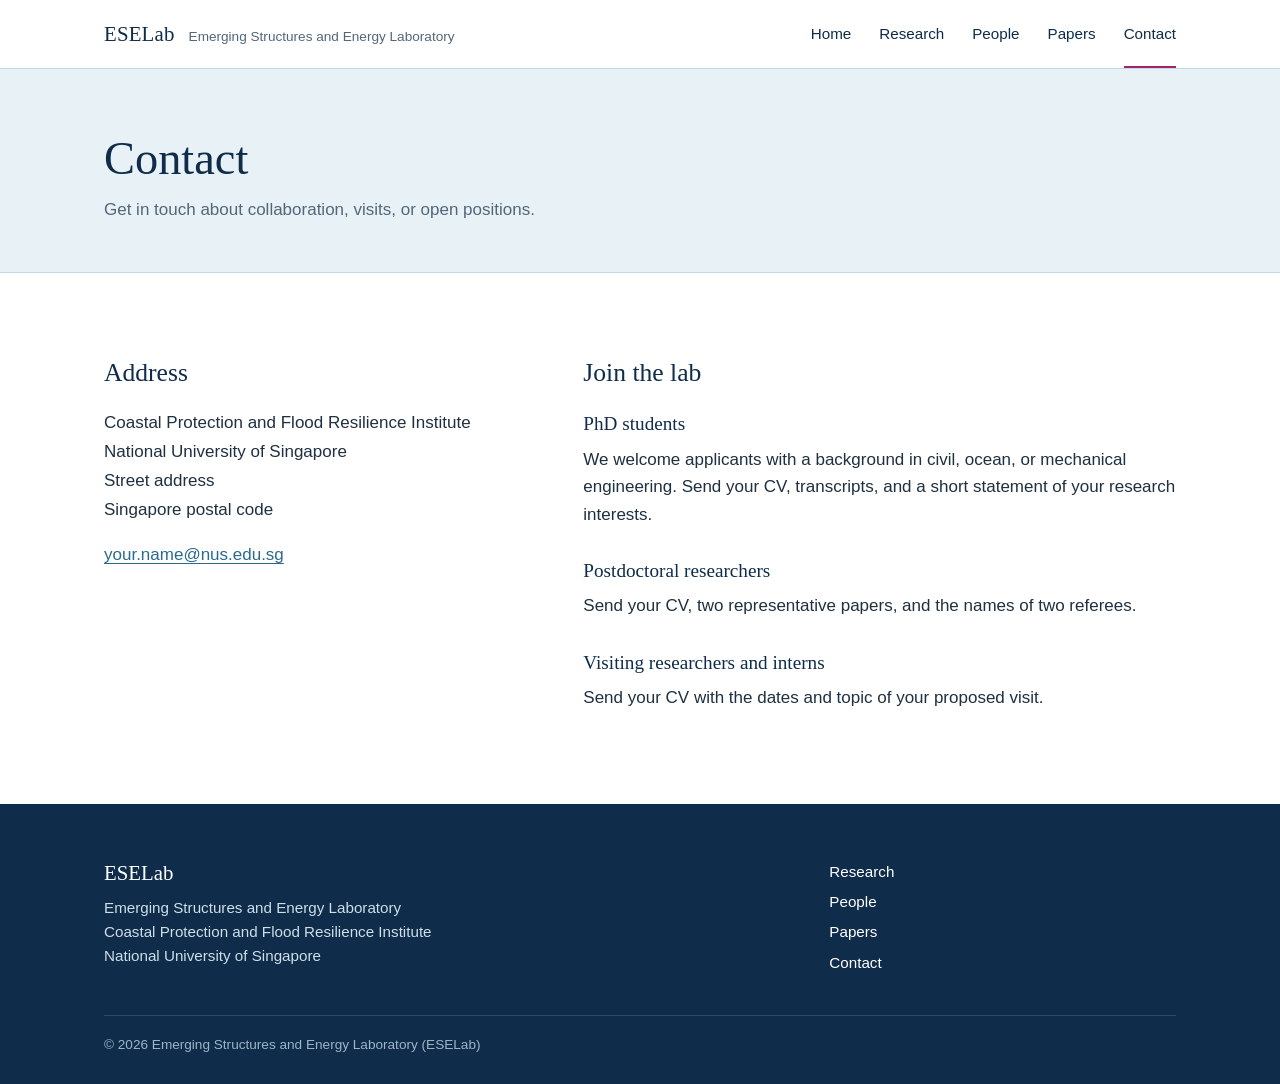
==== contact.html @ 5582589c "Add files via upload" ====
<!DOCTYPE html>
<html lang="en">
<head>
  <meta charset="utf-8">
  <meta name="viewport" content="width=device-width, initial-scale=1">
  <title>Contact | ESELab</title>
  <link rel="icon" href="images/favicon.svg" type="image/svg+xml">
  <link rel="stylesheet" href="style.css">
</head>
<body>
<a class="skip" href="#main">Skip to content</a>

<header class="site-header">
  <div class="wrap">
    <a class="brand" href="index.html"><span class="brand-short">ESELab</span><span class="brand-full">Emerging Structures and Energy Laboratory</span></a>
    <button class="nav-toggle" aria-expanded="false" aria-controls="site-nav">Menu</button>
    <nav id="site-nav" class="nav" aria-label="Main">
      <a href="index.html">Home</a>
      <a href="research.html">Research</a>
      <a href="people.html">People</a>
      <a href="papers.html">Papers</a>
      <a href="contact.html" aria-current="page">Contact</a>
    </nav>
  </div>
</header>

<main id="main">
  <section class="page-head">
    <div class="wrap">
      <h1>Contact</h1>
      <p>Get in touch about collaboration, visits, or open positions.</p>
    </div>
  </section>

  <section class="section">
    <div class="wrap contact-grid">
      <div>
        <h2>Address</h2>
        <!-- 【改这里】地址和邮箱 -->
        <address>
          Coastal Protection and Flood Resilience Institute<br>
          National University of Singapore<br>
          Street address<br>
          Singapore postal code
        </address>
        <p><a href="mailto:your.name@nus.edu.sg">your.name@nus.edu.sg</a></p>
      </div>

      <div>
        <h2>Join the lab</h2>
        <h3>PhD students</h3>
        <p>We welcome applicants with a background in civil, ocean, or mechanical engineering. Send your CV, transcripts, and a short statement of your research interests.</p>
        <h3>Postdoctoral researchers</h3>
        <p>Send your CV, two representative papers, and the names of two referees.</p>
        <h3>Visiting researchers and interns</h3>
        <p>Send your CV with the dates and topic of your proposed visit.</p>
      </div>
    </div>
  </section>
</main>

<footer class="site-footer">
  <div class="wrap footer-grid">
    <div>
      <a class="brand" href="index.html">ESELab</a>
      <p>Emerging Structures and Energy Laboratory<br>Coastal Protection and Flood Resilience Institute<br>National University of Singapore</p>
    </div>
    <nav class="footer-nav" aria-label="Footer">
      <a href="research.html">Research</a>
      <a href="people.html">People</a>
      <a href="papers.html">Papers</a>
      <a href="contact.html">Contact</a>
    </nav>
  </div>
  <div class="wrap"><p class="copyright">© 2026 Emerging Structures and Energy Laboratory (ESELab)</p></div>
</footer>

<script src="script.js"></script>
</body>
</html>
---- style.css ----
/* ==========================================================
   全站样式。颜色集中在下面的 :root 里，改一处全站生效。
   ========================================================== */
:root {
  --ink: #0F2C4A;        /* 深海蓝：标题、导航、页脚背景 */
  --text: #1F3040;       /* 正文 */
  --muted: #52677A;      /* 次要文字 */
  --shallow: #E8F1F6;    /* 浅水蓝：色块背景 */
  --contour: #C3DAE6;    /* 等深线蓝：分隔线、边框 */
  --sea: #2B6A8C;        /* 链接、图标 */
  --magenta: #A3246B;    /* 海图品红：日期、当前页标记 */
  --paper: #FFFFFF;
  --serif: "Iowan Old Style", "Palatino Linotype", Palatino, "Book Antiqua", "Songti SC", "STSong", Georgia, serif;
  --sans: -apple-system, BlinkMacSystemFont, "Segoe UI", Roboto, "Helvetica Neue", Arial, "PingFang SC", "Hiragino Sans GB", "Microsoft YaHei", sans-serif;
  --wrap: 1120px;
}

*, *::before, *::after { box-sizing: border-box; }
html { -webkit-text-size-adjust: 100%; }
body { margin: 0; font-family: var(--sans); font-size: 17px; line-height: 1.6; color: var(--text); background: var(--paper); }
img { max-width: 100%; height: auto; display: block; }
a { color: var(--sea); text-underline-offset: 3px; text-decoration-thickness: 1px; }
a:hover { color: var(--magenta); }
:focus-visible { outline: 2px solid var(--magenta); outline-offset: 3px; }
[hidden] { display: none !important; }
h1, h2, h3 { font-family: var(--serif); font-weight: 400; color: var(--ink); }

.wrap { max-width: var(--wrap); margin: 0 auto; padding: 0 24px; }

.skip { position: absolute; left: -9999px; top: 8px; z-index: 100; background: var(--ink); color: #fff; padding: 8px 14px; }
.skip:focus { left: 8px; color: #fff; }

/* ---------- 顶部导航 ---------- */
.site-header { position: sticky; top: 0; z-index: 20; background: var(--paper); border-bottom: 1px solid var(--contour); }
.site-header .wrap { display: flex; align-items: center; justify-content: space-between; gap: 24px; min-height: 68px; }
.brand { display: flex; align-items: baseline; gap: 14px; font-family: var(--serif); line-height: 1.25; color: var(--ink); text-decoration: none; }
.brand-short { font-size: 1.3rem; letter-spacing: .01em; }
.brand-full { font-family: var(--sans); font-size: .85rem; color: var(--muted); }
@media (max-width: 1040px) { .brand-full { display: none; } }
.brand:hover { color: var(--ink); }
.nav { display: flex; gap: 28px; }
.nav a { color: var(--ink); text-decoration: none; font-size: .95rem; padding: 22px 0 20px; border-bottom: 2px solid transparent; }
.nav a:hover { color: var(--magenta); }
.nav a[aria-current="page"] { border-bottom-color: var(--magenta); }
.nav-toggle { display: none; font: inherit; font-size: .9rem; color: var(--ink); background: var(--paper); border: 1px solid var(--contour); border-radius: 2px; padding: 6px 12px; cursor: pointer; }

@media (max-width: 800px) {
  .nav-toggle { display: block; }
  .nav { display: none; position: absolute; top: 100%; left: 0; right: 0; flex-direction: column; gap: 0; background: var(--paper); border-bottom: 1px solid var(--contour); padding: 4px 24px 12px; }
  .nav.open { display: flex; }
  .nav a { padding: 12px 0; border-bottom: 1px solid var(--shallow); }
  .nav a[aria-current="page"] { color: var(--magenta); border-bottom-color: var(--shallow); }
}

/* ---------- 首页大标题区 ---------- */
.hero { position: relative; overflow: hidden; background: var(--shallow); border-bottom: 1px solid var(--contour); }
.hero .contours { position: absolute; inset: 0; width: 100%; height: 100%; }
.hero .wrap { position: relative; padding-top: 104px; padding-bottom: 96px; }
.hero h1 { font-size: clamp(2.4rem, 5.4vw, 4.2rem); line-height: 1.06; letter-spacing: -.01em; margin: 0 0 24px; max-width: 22ch; }
.hero .lede { font-size: clamp(1.08rem, 1.6vw, 1.25rem); line-height: 1.55; max-width: 36em; margin: 0 0 20px; }
.hero .affil { margin: 0; font-size: .95rem; color: var(--muted); }

/* ---------- 通用版块 ---------- */
.section { padding: 80px 0; }
.section + .section { border-top: 1px solid var(--shallow); }
.section h2 { font-size: 1.9rem; margin: 0 0 36px; }
.section-head { display: flex; align-items: baseline; justify-content: space-between; gap: 16px; margin-bottom: 36px; }
.section-head h2 { margin: 0; }

/* ---------- 研究方向 ---------- */
.areas { display: grid; grid-template-columns: repeat(4, minmax(0, 1fr)); gap: 40px; }
.area { display: block; text-decoration: none; color: inherit; }
.area svg { width: 46px; height: 46px; fill: none; stroke: var(--sea); stroke-width: 1.6; stroke-linecap: round; stroke-linejoin: round; }
.area h3 { font-style: italic; font-size: 1.35rem; line-height: 1.25; margin: 16px 0 8px; }
.area p { margin: 0; font-size: .96rem; color: var(--muted); }
.area:hover { color: inherit; }
.area:hover h3 { color: var(--magenta); }
@media (max-width: 960px) { .areas { grid-template-columns: repeat(2, minmax(0, 1fr)); } }
@media (max-width: 560px) { .areas { grid-template-columns: 1fr; gap: 32px; } }

/* ---------- 项目卡片（首页） ---------- */
.projects { display: grid; grid-template-columns: repeat(3, minmax(0, 1fr)); gap: 44px 32px; }
.thumb img { width: 100%; aspect-ratio: 16 / 9; object-fit: cover; border: 1px solid var(--contour); border-radius: 3px; background: var(--shallow); }
.project h3 { font-size: 1.22rem; line-height: 1.3; margin: 16px 0 6px; }
.project h3 a, .project-row h3 a { color: var(--ink); text-decoration: none; }
.project h3 a:hover, .project-row h3 a:hover { color: var(--magenta); }
.project p { margin: 0 0 12px; font-size: .95rem; color: var(--muted); }
.tags { display: flex; flex-wrap: wrap; gap: 6px; list-style: none; margin: 0; padding: 0; }
.tags li { font-size: .8rem; line-height: 1.4; color: var(--ink); background: var(--shallow); border-radius: 2px; padding: 3px 8px; }
@media (max-width: 960px) { .projects { grid-template-columns: repeat(2, minmax(0, 1fr)); } }
@media (max-width: 600px) { .projects { grid-template-columns: 1fr; } }

/* ---------- 新闻 ---------- */
.news { display: grid; grid-template-columns: 220px minmax(0, 1fr); gap: 32px; }
.news h2 { margin: 0; }
.news-list { list-style: none; margin: 0; padding: 0; }
.news-list li { display: grid; grid-template-columns: 120px minmax(0, 1fr); gap: 20px; padding: 16px 0; border-top: 1px solid var(--shallow); }
.news-list li:first-child { border-top: 0; padding-top: 4px; }
.news-list time { color: var(--magenta); font-size: .92rem; white-space: nowrap; }
.news-list p { margin: 0; }
@media (max-width: 760px) {
  .news { grid-template-columns: 1fr; gap: 16px; }
  .news-list li { grid-template-columns: 1fr; gap: 2px; }
}

/* ---------- 招生横幅 ---------- */
.join { background: var(--shallow); border-top: 1px solid var(--contour); padding: 64px 0; }
.join .wrap { display: flex; align-items: center; justify-content: space-between; gap: 32px; flex-wrap: wrap; }
.join h2 { font-size: 1.9rem; margin: 0 0 8px; }
.join p { margin: 0; max-width: 40em; }
.button { display: inline-block; background: var(--ink); color: #fff; text-decoration: none; padding: 12px 22px; border-radius: 2px; font-size: .95rem; }
.button:hover { background: var(--magenta); color: #fff; }

/* ---------- 内页标题区 ---------- */
.page-head { background: var(--shallow); border-bottom: 1px solid var(--contour); padding: 64px 0 48px; }
.page-head h1 { font-size: clamp(2.1rem, 4vw, 2.9rem); line-height: 1.1; margin: 0 0 12px; }
.page-head p { margin: 0; max-width: 40em; color: var(--muted); }

/* ---------- 研究页 ---------- */
.filters { display: flex; flex-wrap: wrap; gap: 8px; margin: 0 0 12px; }
.filters button { font: inherit; font-size: .9rem; color: var(--ink); background: var(--paper); border: 1px solid var(--contour); border-radius: 2px; padding: 7px 14px; cursor: pointer; }
.filters button:hover { border-color: var(--sea); }
.filters button[aria-pressed="true"] { background: var(--ink); border-color: var(--ink); color: #fff; }
.count { margin: 0 0 8px; font-size: .9rem; color: var(--muted); }
.project-row { display: grid; grid-template-columns: minmax(0, 340px) minmax(0, 1fr); gap: 32px; padding: 36px 0; border-top: 1px solid var(--shallow); }
.project-row h3 { font-size: 1.4rem; line-height: 1.25; margin: 0 0 10px; }
.project-row p { margin: 0 0 14px; max-width: 38em; }
.links { display: flex; flex-wrap: wrap; gap: 16px; margin: 14px 0 0; font-size: .92rem; }
@media (max-width: 720px) { .project-row { grid-template-columns: 1fr; gap: 16px; } }

/* ---------- 论文页 ---------- */
.pub-year { display: grid; grid-template-columns: 120px minmax(0, 1fr); gap: 32px; padding: 32px 0; border-top: 1px solid var(--shallow); }
.pub-year:first-of-type { border-top: 0; padding-top: 0; }
.pub-year h2 { margin: 0; font-size: 1.6rem; color: var(--sea); }
.pubs { list-style: none; margin: 0; padding: 0; }
.pubs li { margin: 0 0 24px; max-width: 46em; }
.pubs li:last-child { margin-bottom: 0; }
.pub-title { display: block; font-family: var(--serif); font-size: 1.15rem; line-height: 1.35; color: var(--ink); }
.pub-meta { display: block; font-size: .95rem; color: var(--muted); }
.pub-meta strong { color: var(--text); font-weight: 600; }
.pub-links { display: flex; gap: 14px; margin-top: 4px; font-size: .9rem; }
@media (max-width: 640px) { .pub-year { grid-template-columns: 1fr; gap: 12px; } }

/* ---------- 成员页 ---------- */
.pi { display: grid; grid-template-columns: 200px minmax(0, 1fr); gap: 40px; align-items: start; }
.avatar { width: 200px; height: 200px; border-radius: 50%; object-fit: cover; background: var(--shallow); border: 1px solid var(--contour); display: grid; place-items: center; font-family: var(--serif); font-size: 3rem; color: var(--sea); }
.pi h2 { font-size: 1.9rem; margin: 0 0 4px; }
.role { margin: 0 0 18px; color: var(--muted); }
.bio { margin: 0 0 16px; max-width: 40em; }
.members { display: grid; grid-template-columns: repeat(4, minmax(0, 1fr)); gap: 32px; }
.member .avatar { width: 140px; height: 140px; font-size: 2rem; }
.member h3 { font-size: 1.15rem; margin: 14px 0 2px; }
.member p { margin: 0; font-size: .92rem; color: var(--muted); }
.empty { border: 1px dashed var(--contour); border-radius: 3px; padding: 28px; max-width: 40em; }
.empty p { margin: 0 0 14px; }
@media (max-width: 720px) {
  .pi { grid-template-columns: 1fr; gap: 24px; }
  .members { grid-template-columns: repeat(2, minmax(0, 1fr)); }
}

/* ---------- 联系页 ---------- */
.contact-grid { display: grid; grid-template-columns: minmax(0, 1fr) minmax(0, 1.4fr); gap: 56px; }
.contact-grid h2 { font-size: 1.6rem; margin: 0 0 16px; }
.contact-grid h3 { font-size: 1.2rem; margin: 28px 0 6px; }
.contact-grid h3:first-of-type { margin-top: 0; }
.contact-grid p { margin: 0 0 12px; }
address { font-style: normal; line-height: 1.7; margin: 0 0 16px; }
@media (max-width: 760px) { .contact-grid { grid-template-columns: 1fr; gap: 40px; } }

/* ---------- 页脚 ---------- */
.site-footer { background: var(--ink); color: #CFDEE8; padding: 56px 0 28px; font-size: .95rem; }
.site-footer a { color: #fff; text-decoration: none; }
.site-footer a:hover { color: #fff; text-decoration: underline; }
.footer-grid { display: grid; grid-template-columns: minmax(0, 2fr) minmax(0, 1fr); gap: 32px; }
.site-footer .brand { display: block; font-size: 1.3rem; color: #fff; margin: 0 0 10px; }
.site-footer p { margin: 0; }
.footer-nav { display: flex; flex-direction: column; gap: 6px; }
.site-footer .copyright { margin-top: 40px; padding-top: 18px; border-top: 1px solid rgba(255, 255, 255, .14); font-size: .85rem; color: #9DB5C6; }
@media (max-width: 600px) { .footer-grid { grid-template-columns: 1fr; } }
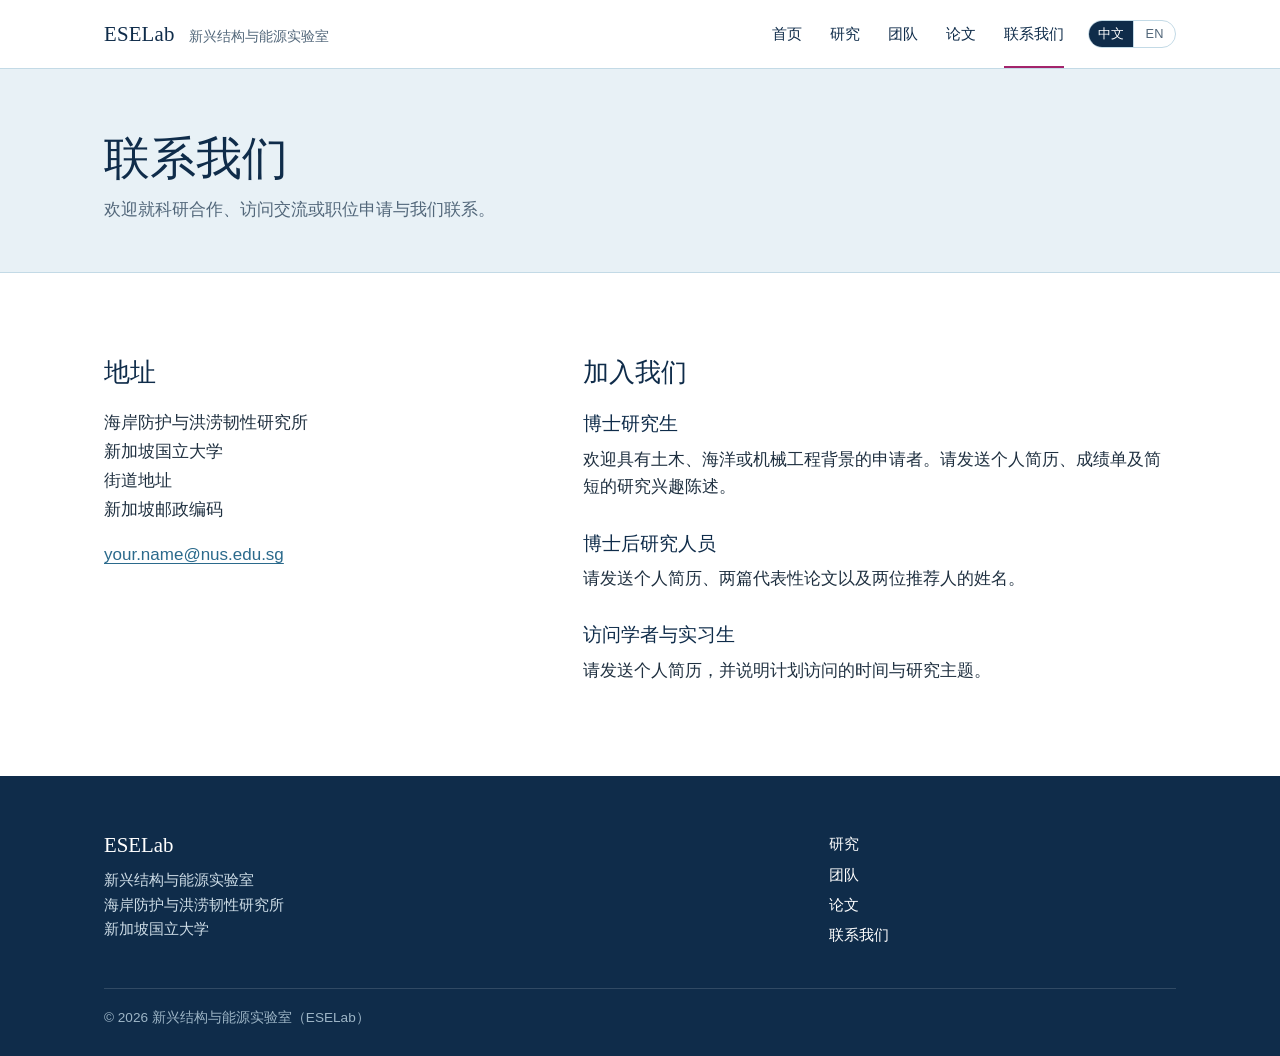
==== commit 7428c307: "Add files via upload" ====
--- a/contact.html
+++ b/contact.html
@@ -1,5 +1,5 @@
 <!DOCTYPE html>
-<html lang="en">
+<html lang="zh-CN">
 <head>
   <meta charset="utf-8">
   <meta name="viewport" content="width=device-width, initial-scale=1">
--- a/style.css
+++ b/style.css
@@ -32,24 +32,35 @@
 
 /* ---------- 顶部导航 ---------- */
 .site-header { position: sticky; top: 0; z-index: 20; background: var(--paper); border-bottom: 1px solid var(--contour); }
-.site-header .wrap { display: flex; align-items: center; justify-content: space-between; gap: 24px; min-height: 68px; }
+.site-header .wrap { display: flex; align-items: center; justify-content: flex-start; gap: 24px; min-height: 68px; }
 .brand { display: flex; align-items: baseline; gap: 14px; font-family: var(--serif); line-height: 1.25; color: var(--ink); text-decoration: none; }
 .brand-short { font-size: 1.3rem; letter-spacing: .01em; }
 .brand-full { font-family: var(--sans); font-size: .85rem; color: var(--muted); }
 @media (max-width: 1040px) { .brand-full { display: none; } }
 .brand:hover { color: var(--ink); }
-.nav { display: flex; gap: 28px; }
+.nav { display: flex; gap: 28px; margin-left: auto; }
 .nav a { color: var(--ink); text-decoration: none; font-size: .95rem; padding: 22px 0 20px; border-bottom: 2px solid transparent; }
 .nav a:hover { color: var(--magenta); }
 .nav a[aria-current="page"] { border-bottom-color: var(--magenta); }
 .nav-toggle { display: none; font: inherit; font-size: .9rem; color: var(--ink); background: var(--paper); border: 1px solid var(--contour); border-radius: 2px; padding: 6px 12px; cursor: pointer; }
 
+.lang-switch { display: inline-flex; flex: 0 0 auto; overflow: hidden; border: 1px solid var(--contour); border-radius: 999px; background: var(--paper); }
+.lang-switch button { min-width: 42px; border: 0; padding: 5px 9px; font: inherit; font-size: .8rem; line-height: 1.2; color: var(--muted); background: transparent; cursor: pointer; }
+.lang-switch button + button { border-left: 1px solid var(--contour); }
+.lang-switch button:hover { color: var(--magenta); }
+.lang-switch button[aria-pressed="true"] { color: #fff; background: var(--ink); cursor: default; }
+
 @media (max-width: 800px) {
-  .nav-toggle { display: block; }
-  .nav { display: none; position: absolute; top: 100%; left: 0; right: 0; flex-direction: column; gap: 0; background: var(--paper); border-bottom: 1px solid var(--contour); padding: 4px 24px 12px; }
+  .site-header .wrap { gap: 10px; }
+  .nav-toggle { display: block; margin-left: auto; }
+  .nav { display: none; position: absolute; top: 100%; left: 0; right: 0; flex-direction: column; gap: 0; margin-left: 0; background: var(--paper); border-bottom: 1px solid var(--contour); padding: 4px 24px 12px; }
   .nav.open { display: flex; }
   .nav a { padding: 12px 0; border-bottom: 1px solid var(--shallow); }
   .nav a[aria-current="page"] { color: var(--magenta); border-bottom-color: var(--shallow); }
+}
+
+@media (max-width: 390px) {
+  .lang-switch button { min-width: 36px; padding-inline: 7px; }
 }
 
 /* ---------- 首页大标题区 ---------- */
@@ -101,6 +112,89 @@
 @media (max-width: 760px) {
   .news { grid-template-columns: 1fr; gap: 16px; }
   .news-list li { grid-template-columns: 1fr; gap: 2px; }
+}
+
+/* ---------- 首页实验室动态 ---------- */
+.news-content-width { max-width: 820px; }
+.news-intro { padding: 88px 0 62px; border-bottom: 1px solid var(--shallow); background: var(--paper); }
+.eyebrow { margin: 0 0 12px; color: var(--magenta); font-size: .78rem; font-weight: 600; letter-spacing: .14em; text-transform: uppercase; }
+.news-intro h1 { margin: 0; font-size: clamp(2.8rem, 7vw, 5.2rem); line-height: 1; letter-spacing: -.035em; }
+.news-intro-text { max-width: 34em; margin: 24px 0 0; color: var(--muted); font-size: 1.05rem; }
+.lab-news-section { background: var(--paper); }
+.lab-news-layout { display: grid; grid-template-columns: minmax(0, 820px) 216px; gap: 36px; align-items: start; }
+.lab-news-main { min-width: 0; }
+.lab-news-main > h2 { margin-bottom: 44px; }
+.lab-news-item { padding: 76px 0 84px; border-top: 1px solid var(--shallow); }
+.lab-news-item:first-child { border-top: 0; }
+.lab-news-section .lab-news-item { padding-top: 0; }
+.lab-news-header { margin-bottom: 30px; }
+.lab-news-header time { display: block; margin-bottom: 8px; color: var(--magenta); font-size: .9rem; letter-spacing: .02em; }
+.lab-news-header h2, .lab-news-header h3 { max-width: 26em; margin: 0; font-size: clamp(1.9rem, 4.2vw, 2.8rem); line-height: 1.18; letter-spacing: -.015em; }
+.news-carousel { position: relative; max-width: 780px; margin: 0 0 22px; }
+.news-track { display: flex; overflow-x: auto; aspect-ratio: 16 / 9; scroll-snap-type: x mandatory; scroll-behavior: smooth; border: 1px solid var(--contour); border-radius: 3px; background: var(--shallow); scrollbar-width: none; }
+.news-track::-webkit-scrollbar { display: none; }
+.news-track:focus-visible { outline-offset: 5px; }
+.news-slide { position: relative; flex: 0 0 100%; height: 100%; min-width: 0; margin: 0; overflow: hidden; scroll-snap-align: start; background: #F3F6F8; }
+.news-slide img { position: absolute; inset: 0; width: 100%; height: 100%; max-width: none; object-fit: contain; object-position: center; background: #F3F6F8; }
+.carousel-button { position: absolute; top: calc(50% - 22px); z-index: 2; display: grid; width: 44px; height: 44px; padding: 0; place-items: center; border: 1px solid rgba(15, 44, 74, .1); border-radius: 50%; color: var(--ink); background: rgba(255, 255, 255, .9); box-shadow: 0 4px 18px rgba(15, 44, 74, .12); font: inherit; font-size: 2rem; line-height: 1; cursor: pointer; transform: translateY(-50%); }
+.carousel-button:hover { color: var(--magenta); background: #fff; }
+.carousel-button span { margin-top: -3px; }
+.carousel-prev { left: 18px; }
+.carousel-next { right: 18px; }
+.carousel-dots { display: flex; justify-content: center; gap: 10px; margin-top: 16px; }
+.carousel-dots button { width: 9px; height: 9px; padding: 0; border: 0; border-radius: 50%; background: #A9B3BA; cursor: pointer; }
+.carousel-dots button:hover { background: var(--sea); }
+.carousel-dots button[aria-current="true"] { background: var(--ink); }
+.lab-news-copy { max-width: 46em; font-size: 1.02rem; }
+.lab-news-copy p { margin: 0 0 16px; }
+.lab-news-copy p:last-child { margin-bottom: 0; }
+
+.visitor-location { position: sticky; top: 96px; margin-top: 116px; padding: 24px 18px; text-align: center; border: 1px solid var(--contour); border-radius: 4px; background: linear-gradient(180deg, #F7FBFD 0%, #EDF5F8 100%); }
+.visitor-globe { --marker-x: 50%; --marker-y: 50%; position: relative; width: 128px; aspect-ratio: 1; margin: 0 auto 18px; overflow: hidden; border: 1px solid rgba(255, 255, 255, .8); border-radius: 50%; background: radial-gradient(circle at 34% 28%, #8DCCDE 0 8%, #4A91B4 35%, #246483 68%, #123B59 100%); box-shadow: inset -18px -12px 28px rgba(5, 29, 48, .38), inset 12px 8px 20px rgba(255, 255, 255, .2), 0 12px 26px rgba(15, 44, 74, .18); }
+.visitor-globe::before { content: ""; position: absolute; inset: 17% 12% 26% 16%; border-radius: 58% 42% 54% 46%; background: rgba(180, 205, 142, .76); box-shadow: 38px 34px 0 -10px rgba(180, 205, 142, .66), 54px -4px 0 -18px rgba(180, 205, 142, .62), -12px 48px 0 -18px rgba(180, 205, 142, .62); transform: rotate(-12deg); }
+.visitor-globe::after { content: ""; position: absolute; inset: 3px; border-radius: 50%; background: radial-gradient(circle at 28% 24%, rgba(255, 255, 255, .48), transparent 30%); pointer-events: none; }
+.globe-meridian, .globe-equator { position: absolute; z-index: 2; display: block; border: 1px solid rgba(255, 255, 255, .36); border-radius: 50%; }
+.globe-meridian { inset: 4px 35px; }
+.globe-meridian-two { transform: rotate(90deg); }
+.globe-equator { inset: 47px 4px; }
+.globe-marker { position: absolute; z-index: 4; top: var(--marker-y); left: var(--marker-x); width: 10px; height: 10px; border: 2px solid #fff; border-radius: 50%; background: var(--magenta); box-shadow: 0 0 0 4px rgba(163, 36, 107, .2), 0 2px 6px rgba(15, 44, 74, .35); opacity: 0; transform: translate(-50%, -50%); transition: opacity .25s ease; }
+.visitor-location.is-ready .globe-marker { opacity: 1; }
+.visitor-location h3 { margin: 0 0 8px; font-family: var(--serif); font-size: 1.15rem; font-weight: 400; color: var(--ink); }
+.visitor-place { min-height: 2.8em; margin: 0; font-size: .9rem; font-weight: 600; line-height: 1.4; color: var(--ink); }
+.visitor-location-button { margin-top: 12px; padding: 7px 11px; border: 1px solid var(--sea); border-radius: 999px; color: var(--sea); background: #fff; font: inherit; font-size: .72rem; line-height: 1.25; cursor: pointer; }
+.visitor-location-button:hover { color: #fff; background: var(--sea); }
+.visitor-location-button:disabled { opacity: .6; cursor: wait; }
+.visitor-note { margin: 10px 0 0; font-size: .72rem; line-height: 1.45; color: var(--muted); }
+
+@media (max-width: 1040px) {
+  .lab-news-layout { grid-template-columns: minmax(0, 1fr) 190px; gap: 28px; }
+}
+
+@media (max-width: 820px) {
+  .lab-news-layout { grid-template-columns: 1fr; }
+  .visitor-location { position: static; display: grid; grid-template-columns: 108px minmax(0, 1fr); gap: 4px 20px; margin-top: 0; text-align: left; align-items: center; }
+  .visitor-globe { grid-row: 1 / 5; width: 100px; margin: 0; }
+  .visitor-location h3, .visitor-place, .visitor-location-button, .visitor-note { grid-column: 2; }
+  .visitor-location-button { justify-self: start; }
+  .visitor-location h3 { align-self: end; }
+  .visitor-note { align-self: start; }
+}
+
+@media (max-width: 640px) {
+  .news-intro { padding: 58px 0 42px; }
+  .news-intro h1 { font-size: 3rem; }
+  .lab-news-item { padding: 54px 0 62px; }
+  .lab-news-header { margin-bottom: 22px; }
+  .lab-news-header h2, .lab-news-header h3 { font-size: 1.85rem; }
+  .news-carousel { margin-inline: -24px; }
+  .news-track { border-right: 0; border-left: 0; border-radius: 0; }
+  .carousel-button { width: 38px; height: 38px; font-size: 1.7rem; }
+  .carousel-prev { left: 12px; }
+  .carousel-next { right: 12px; }
+  .carousel-dots { margin-top: 14px; }
+  .lab-news-copy { font-size: .98rem; }
+  .visitor-location { grid-template-columns: 86px minmax(0, 1fr); padding: 20px 16px; }
+  .visitor-globe { width: 80px; }
 }
 
 /* ---------- 招生横幅 ---------- */
@@ -142,20 +236,27 @@
 @media (max-width: 640px) { .pub-year { grid-template-columns: 1fr; gap: 12px; } }
 
 /* ---------- 成员页 ---------- */
-.pi { display: grid; grid-template-columns: 200px minmax(0, 1fr); gap: 40px; align-items: start; }
-.avatar { width: 200px; height: 200px; border-radius: 50%; object-fit: cover; background: var(--shallow); border: 1px solid var(--contour); display: grid; place-items: center; font-family: var(--serif); font-size: 3rem; color: var(--sea); }
-.pi h2 { font-size: 1.9rem; margin: 0 0 4px; }
-.role { margin: 0 0 18px; color: var(--muted); }
-.bio { margin: 0 0 16px; max-width: 40em; }
-.members { display: grid; grid-template-columns: repeat(4, minmax(0, 1fr)); gap: 32px; }
-.member .avatar { width: 140px; height: 140px; font-size: 2rem; }
-.member h3 { font-size: 1.15rem; margin: 14px 0 2px; }
-.member p { margin: 0; font-size: .92rem; color: var(--muted); }
-.empty { border: 1px dashed var(--contour); border-radius: 3px; padding: 28px; max-width: 40em; }
-.empty p { margin: 0 0 14px; }
+.people-directory { padding-top: 72px; }
+.people-group + .people-group { margin-top: 88px; padding-top: 72px; border-top: 1px solid var(--shallow); }
+.people-group > h2 { margin: 0 0 32px; font-size: 1.9rem; }
+.person-record { display: grid; grid-template-columns: 240px minmax(0, 1fr); gap: 48px; align-items: start; }
+.person-photo { width: 240px; aspect-ratio: 4 / 5; object-fit: contain; object-position: center; border: 1px solid var(--contour); background: var(--shallow); }
+.person-initials { display: grid; place-items: center; font-family: var(--serif); font-size: 3.4rem; color: var(--sea); }
+.person-details { margin: 0; border-top: 1px solid var(--shallow); }
+.person-detail { display: grid; grid-template-columns: 150px minmax(0, 1fr); gap: 20px; padding: 18px 8px; border-bottom: 1px solid var(--shallow); }
+.person-detail dt { color: var(--ink); font-weight: 600; }
+.person-detail dd { margin: 0; }
+.research-list { list-style: none; margin: 0; padding: 0; }
+.research-list li + li { margin-top: 3px; }
 @media (max-width: 720px) {
-  .pi { grid-template-columns: 1fr; gap: 24px; }
-  .members { grid-template-columns: repeat(2, minmax(0, 1fr)); }
+  .people-directory { padding-top: 48px; }
+  .people-group + .people-group { margin-top: 60px; padding-top: 52px; }
+  .person-record { grid-template-columns: 1fr; gap: 24px; }
+  .person-photo { width: min(100%, 320px); }
+  .person-detail { grid-template-columns: 120px minmax(0, 1fr); }
+}
+@media (max-width: 480px) {
+  .person-detail { grid-template-columns: 1fr; gap: 5px; }
 }
 
 /* ---------- 联系页 ---------- */
@@ -177,3 +278,47 @@
 .footer-nav { display: flex; flex-direction: column; gap: 6px; }
 .site-footer .copyright { margin-top: 40px; padding-top: 18px; border-top: 1px solid rgba(255, 255, 255, .14); font-size: .85rem; color: #9DB5C6; }
 @media (max-width: 600px) { .footer-grid { grid-template-columns: 1fr; } }
+
+/* ---------- 首页封面图 ---------- */
+.hero.has-photo {
+    background: #0F2C4A url("images/hero.jpg") center / cover no-repeat;
+}
+
+@media (min-width: 761px) {
+    .hero.has-photo {
+        display: flex;
+        align-items: center;
+        aspect-ratio: 1611 / 570;
+    }
+
+    .hero.has-photo .wrap {
+        width: 100%;
+        padding-top: 72px;
+        padding-bottom: 72px;
+    }
+}
+
+    .hero.has-photo::before {
+        content: "";
+        position: absolute;
+        inset: 0;
+        background: linear-gradient(90deg, rgba(15, 44, 74, .85) 0%, rgba(15, 44, 74, .55) 55%, rgba(15, 44, 74, .15) 100%);
+    }
+
+    .hero.has-photo .contours {
+        display: none;
+    }
+
+    .hero.has-photo h1, .hero.has-photo .lede {
+        color: #fff;
+    }
+
+    .hero.has-photo .affil {
+        color: #CFDEE8;
+    }
+
+@media (max-width: 760px) {
+    .hero.has-photo::before {
+        background: rgba(15, 44, 74, .72);
+    }
+}
